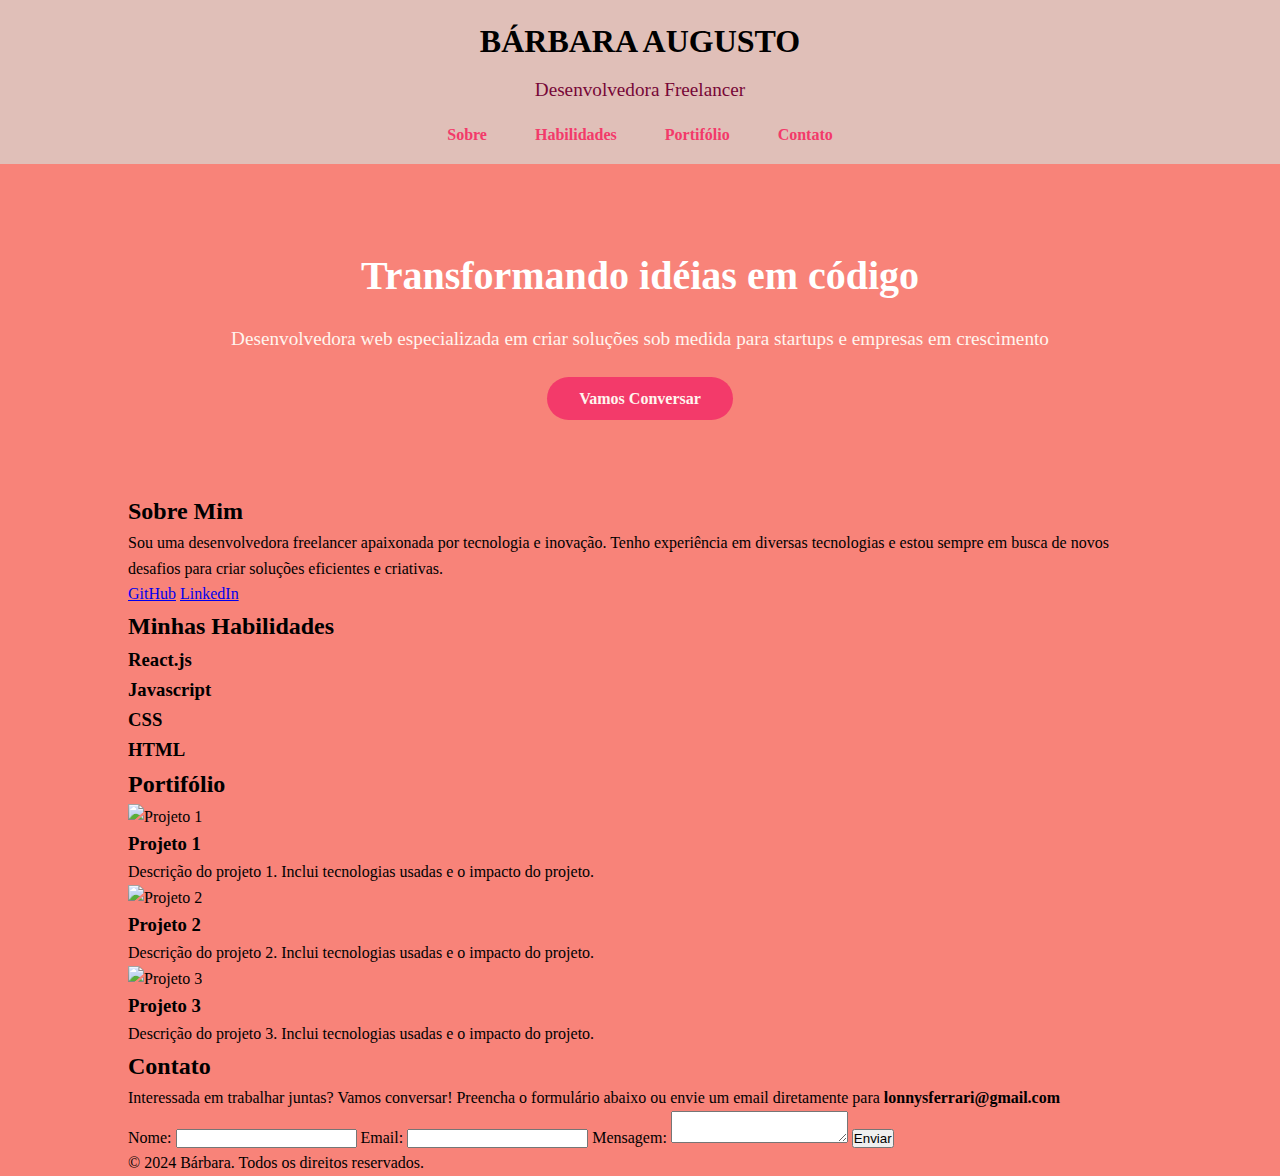
==== index.html @ 651a8e2e "novo" ====
<!DOCTYPE html>
<html lang="pt-BR">
<head>
    <meta charset="UTF-8">
    <meta name="viewport" content="width=device-width, initial-scale=1.0">
    <title>Desenvolvedora Freelancer</title>
    <style>
        * {
            margin: 0;
            padding: 0;
            box-sizing: border-box;
        }

        body {
            font-family: 'Trebuchet MS';
            line-height: 1.6;
            color:#770737 (252, 238, 238);
            background-color: #F88379;
        }

        /* Enterprise */
        .enterprise {
            width: 80%;
            max-width: 1200px;
            margin: 0 auto;
            color: #770737 (8, 8, 8);
            
        }

        /* Cabeçalho */
        header {
            font-family: 'Trebuchet MS';
            background-color: #E0BFB8;
            color: black;
            padding: 1rem 0;
        }

        header .logo {
            text-align: center;
        }

        header h1 {
            font-size: 2rem;
            font-weight: 700;
        }

        header p {
            font-size: 1.2rem;
            margin-top: 0.5rem;
            color: #770737 ;
        }

        header nav ul {
            list-style: none;
            display: flex;
            justify-content: center;
            margin-top: 1rem;        
        }

        header nav ul li {
            margin: 0 1.5rem;
        }

        header nav ul li a {
            color: #F33A6A;
            text-decoration: none;
            font-weight: 700;
            transition: color 0.3s;
        }

        header nav ul li a:hover {
            color: black;  
        }

        /*SEÇÃO DE INTRODUÇÃO */
        #intro {
            background: url(https://img.freepik.com/premium-photo/neonlit-workspace-with-multiple-computer-monitors-displaying-code-perfect-illustrating-cybersecu_715671-34520.jpg) no-repeat center center/cover;
            color: #FFF5EE;
            padding: 5rem 0;
            text-align: center;
        }

        #intro h2 {
            font-size: 2.5rem;
            margin-bottom: 1rem;
            color: 	white;

        }

        #intro p {
            font-size: 1.2rem;
            margin-bottom: 2rem;
        }

        #intro .btn {
            background-color: #F33A6A;
            color: #FFF5EE;
            padding: 0.8rem 2rem;
            text-decoration: none;
            font-weight: 700;
            border-radius: 50px;
            transition: background-color 0.3s;

        }
        
        #intro .btn:hover {
            background-color: #FA8072;
        }

    </style>
</head>
<body>
    <!--CABEÇALHO-->
    <header>
    <div class="enterprise">
        <div class="logo">
            <h1>BÁRBARA AUGUSTO</h1>
            <p>Desenvolvedora Freelancer</p>            
        </div>
        <nav>
            <ul>
                <li><a href="#sobre">Sobre</a></li>
                <li><a href="#skills">Habilidades</a></li>
                <li><a href="#portifólio">Portifólio</a></li>
                <li><a href="#contato">Contato</a></li>
            </ul>
        </nav>
    </div>
</header>

    <!--SEÇÃO DE INTRODUÇÃO-->
    <section id="intro">
        <div class="enterprise">
            <h2>Transformando idéias em código</h2>
            <p>Desenvolvedora web especializada em criar soluções sob medida para startups 
            e empresas em crescimento</p>
            <a href="#contato" class="btn">Vamos Conversar</a>
        </div>
    </section>

    <!--SEÇÃO SOBRE-->
    <section id="sobre">
        <div class="enterprise">
            <h2>Sobre Mim</h2>
            <p>Sou uma desenvolvedora freelancer apaixonada por tecnologia e inovação. 
                Tenho experiência em diversas tecnologias e estou sempre em busca de novos 
                desafios para criar soluções eficientes e criativas.</p>
                <div class="social-links">
                    <a href="https://github.com/b-thaissa">GitHub</a>
                    <a href="https://br.linkedin.com/?src=go-pa&trk=sem-ga_campid.12619604099_asid.149519181115_crid.657343811713_kw.linkedin_d.c_tid.kwd-148086543_n.g_mt.e_geo.9198390&mcid=6821526239111716925&cid=&gad_source=1&gclid=Cj0KCQjwiuC2BhDSARIsALOVfBJftEXgwwf-csUbudoxQjP26gNac8AcpaeAybXb1gxpPZnVeHqiw90aAvtnEALw_wcB&gclsrc=aw.ds">LinkedIn</a>
                </div>
        </div>
    </section>

    <!--SEÇÃO HABILIDADES-->
    <section id="skills">
        <div class="enterprise">
        <h2>Minhas Habilidades</h2>
        <div class="skills-list">
            <div class="skill">
                <h3>React.js</h3>
                <div class="progress">
                    <div class="progress-bar" style="width: 5;"></div>
                </div>
            </div>
            <div class="skill">
                <h3>Javascript</h3>
                <div class="progress">
                    <div class="progress-bar" style="width: 20;"></div>
                </div>
            </div>
            <div class="skill">
                <h3>CSS</h3>
                <div class="progress">
                    <div class="progress-bar" style="width:  80;"></div>
                </div>
            </div>
            <div class="skill">
                <h3>HTML</h3>
                <div class="progress">
                    <div class="progress-bar" style="width: 95;"></div>
                </div>
            </div>
        
        </div>
        </div>
    </section>

    <!-- SEÇÃO PORTIFÓLIO-->
     <section id="Portifólio">
        <div class="enterprise">
            <h2>Portifólio</h2>
            <div class="projects">
             <div class="project">
                <img src="https://img.freepik.com/free-vector/user-research-concept-illustration_114360-21730.jpg" 
                alt="Projeto 1">
                <h3>Projeto 1</h3>
                <p>Descrição do projeto 1. Inclui tecnologias usadas e o impacto do projeto.</p>
             </div>
             <div class="project">
                <img src="https://img.freepik.com/free-vector/computer-login-illustration-concept_114360-23362.jpg" 
                alt="Projeto 2">
                <h3>Projeto 2</h3>
                <p>Descrição do projeto 2. Inclui tecnologias usadas e o impacto do projeto.</p>
             </div>
             <div class="project">
                <img src="https://img.freepik.com/free-vector/website-designer-concept-illustration_114360-25459.jpg" 
                alt="Projeto 3">
                <h3>Projeto 3</h3>
                <p>Descrição do projeto 3. Inclui tecnologias usadas e o impacto do projeto.</p>
             </div>   
            </div>
        </div>
     </section>

    <!-- SEÇÃO DE CONTATO-->
     <section id="contato">
        <div class="enterprise">
            <h2>Contato</h2>
            <p>Interessada em trabalhar juntas? Vamos conversar! Preencha o formulário abaixo ou envie um email
                diretamente para <strong>lonnysferrari@gmail.com</strong></p>
            <form action="#" method="post">
                <label for="nome">Nome:</label>
                <input type="text" id="nome" name="nome" required>
                <label for="email">Email:</label>
                <input type="email" id="email" name="email" required>
                <label for="mensagem">Mensagem:</label>
                <textarea type="mensagem" name="mensagem" required></textarea>
                <button type="submit">Enviar</button>
            
            </form>
        </div> 
     </section>

    <!--RODAPÉ-->
    <footer>
        <div class="enterprise">
            <p>&copy; 2024 Bárbara. Todos os direitos reservados.</p>
        </div>
    </footer>
</body>
 

</html>
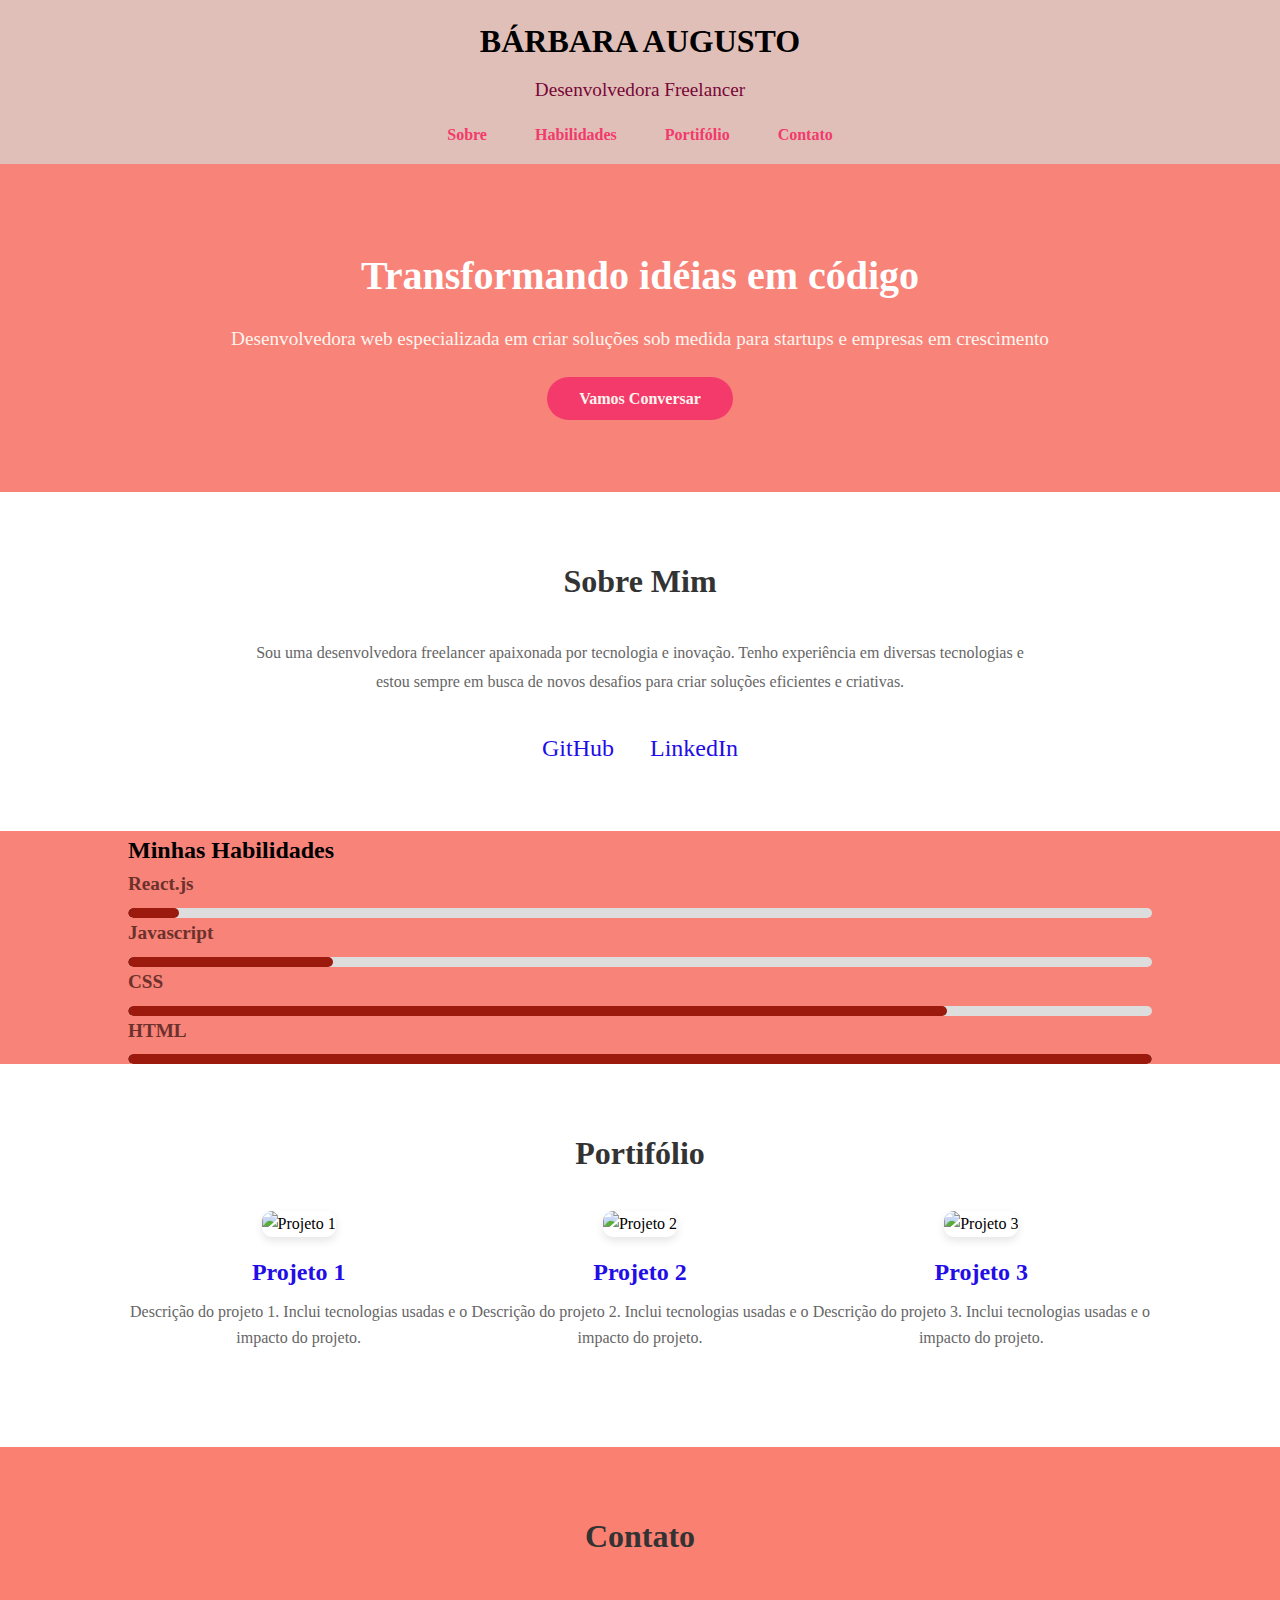
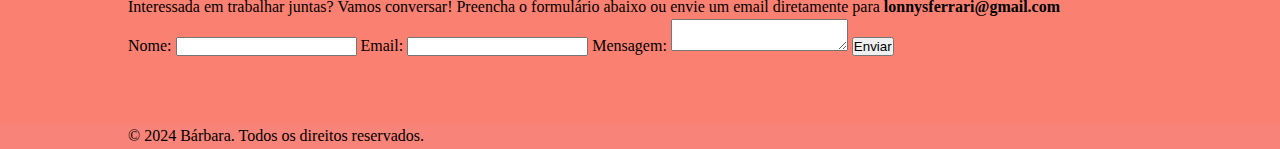
==== commit dbba3c65: "OK" ====
--- a/index.html
+++ b/index.html
@@ -1,5 +1,6 @@
 <!DOCTYPE html>
 <html lang="pt-BR">
+
 <head>
     <meta charset="UTF-8">
     <meta name="viewport" content="width=device-width, initial-scale=1.0">
@@ -14,7 +15,7 @@
         body {
             font-family: 'Trebuchet MS';
             line-height: 1.6;
-            color:#770737 (252, 238, 238);
+            color: #770737 (252, 238, 238);
             background-color: #F88379;
         }
 
@@ -24,7 +25,7 @@
             max-width: 1200px;
             margin: 0 auto;
             color: #770737 (8, 8, 8);
-            
+
         }
 
         /* Cabeçalho */
@@ -47,14 +48,14 @@
         header p {
             font-size: 1.2rem;
             margin-top: 0.5rem;
-            color: #770737 ;
+            color: #770737;
         }
 
         header nav ul {
             list-style: none;
             display: flex;
             justify-content: center;
-            margin-top: 1rem;        
+            margin-top: 1rem;
         }
 
         header nav ul li {
@@ -69,7 +70,7 @@
         }
 
         header nav ul li a:hover {
-            color: black;  
+            color: black;
         }
 
         /*SEÇÃO DE INTRODUÇÃO */
@@ -83,7 +84,7 @@
         #intro h2 {
             font-size: 2.5rem;
             margin-bottom: 1rem;
-            color: 	white;
+            color: white;
 
         }
 
@@ -102,38 +103,158 @@
             transition: background-color 0.3s;
 
         }
-        
+
         #intro .btn:hover {
             background-color: #FA8072;
         }
 
+        /* SEÇÃO SOBRE */
+        #sobre {
+            padding: 4rem 0;
+            background-color: #fff;
+        }
+
+        #sobre h2 {
+            text-align: center;
+            margin-bottom: 2rem;
+            font-size: 2rem;
+            color: #333;
+        }
+
+        #sobre p {
+            text-align: center;
+            max-width: 800px;
+            margin: 0 auto;
+            line-height: 1.8;
+            color: #666;
+        }
+
+        #sobre .social-links {
+            text-align: center;
+            margin-top: 2rem;
+        }
+
+        #sobre .social-links a {
+            color: #230de6;
+            margin: 0 1rem;
+            font-size: 1.5rem;
+            text-decoration: none;
+            transition: color 0.3s;
+        }
+
+        #sobre .social-links a:hover {
+            color: #e0584d;
+        }
+
+        /* SEÇÃO HABILIDADES */
+        .skill h3 {
+            font-size: 1.2rem;
+            margin-bottom: 0.5rem;
+            color: #6d312c;
+        }
+
+        .progress {
+            background-color: #dddddd;
+            border-radius: 20px;
+            overflow: hidden;
+            height: 10px;
+        }
+
+        .progress-bar {
+            background-color: #9c190d;
+            height: 100%;
+            border-radius: 20px;
+        }
+
+        /* SEÇÃO PORTFOLIO */
+        #portfolio {
+            padding: 4rem 0;
+            background-color: #fff;
+        }
+
+        #portfolio h2 {
+            text-align: center;
+            margin-bottom: 2rem;
+            font-size: 2rem;
+            color: #333;
+        }
+
+        .projects {
+            display: flex;
+            flex-wrap: wrap;
+            justify-content: space-around;
+        }
+
+        .project {
+            flex: 1 1 30%;
+            margin-bottom: 2rem;
+            text-align: center;
+        }
+
+        .project img {
+            max-width: 80%;
+            max-height: 80%;
+            border-radius: 10px;
+            box-shadow: 0 4px 8px rgba(0, 0, 0, 0.1);
+            transition: transform 0.3s ease;
+        }
+
+        .project img:hover {
+            transform: scale(1.05);
+        }
+
+        .project h3 {
+            margin-top: 1rem;
+            font-size: 1.5rem;
+            color: #230de6;
+        }
+
+        .project p {
+            margin-top: 0.5rem;
+            color: #666;
+        }
+
+        /* SEÇÃO DE CONTATO */
+        #contato {
+            padding: 4rem 0;
+            background-color: #FA8072;
+        }
+
+        #contato h2 {
+            text-align: center;
+            margin-bottom: 2rem;
+            font-size: 2rem;
+            color: #333;
+        }
+        
     </style>
 </head>
+
 <body>
     <!--CABEÇALHO-->
     <header>
-    <div class="enterprise">
-        <div class="logo">
-            <h1>BÁRBARA AUGUSTO</h1>
-            <p>Desenvolvedora Freelancer</p>            
-        </div>
-        <nav>
-            <ul>
-                <li><a href="#sobre">Sobre</a></li>
-                <li><a href="#skills">Habilidades</a></li>
-                <li><a href="#portifólio">Portifólio</a></li>
-                <li><a href="#contato">Contato</a></li>
-            </ul>
-        </nav>
-    </div>
-</header>
+        <div class="enterprise">
+            <div class="logo">
+                <h1>BÁRBARA AUGUSTO</h1>
+                <p>Desenvolvedora Freelancer</p>
+            </div>
+            <nav>
+                <ul>
+                    <li><a href="#sobre">Sobre</a></li>
+                    <li><a href="#skills">Habilidades</a></li>
+                    <li><a href="#portifólio">Portifólio</a></li>
+                    <li><a href="#contato">Contato</a></li>
+                </ul>
+            </nav>
+        </div>
+    </header>
 
     <!--SEÇÃO DE INTRODUÇÃO-->
     <section id="intro">
         <div class="enterprise">
             <h2>Transformando idéias em código</h2>
-            <p>Desenvolvedora web especializada em criar soluções sob medida para startups 
-            e empresas em crescimento</p>
+            <p>Desenvolvedora web especializada em criar soluções sob medida para startups
+                e empresas em crescimento</p>
             <a href="#contato" class="btn">Vamos Conversar</a>
         </div>
     </section>
@@ -142,79 +263,80 @@
     <section id="sobre">
         <div class="enterprise">
             <h2>Sobre Mim</h2>
-            <p>Sou uma desenvolvedora freelancer apaixonada por tecnologia e inovação. 
-                Tenho experiência em diversas tecnologias e estou sempre em busca de novos 
+            <p>Sou uma desenvolvedora freelancer apaixonada por tecnologia e inovação.
+                Tenho experiência em diversas tecnologias e estou sempre em busca de novos
                 desafios para criar soluções eficientes e criativas.</p>
-                <div class="social-links">
-                    <a href="https://github.com/b-thaissa">GitHub</a>
-                    <a href="https://br.linkedin.com/?src=go-pa&trk=sem-ga_campid.12619604099_asid.149519181115_crid.657343811713_kw.linkedin_d.c_tid.kwd-148086543_n.g_mt.e_geo.9198390&mcid=6821526239111716925&cid=&gad_source=1&gclid=Cj0KCQjwiuC2BhDSARIsALOVfBJftEXgwwf-csUbudoxQjP26gNac8AcpaeAybXb1gxpPZnVeHqiw90aAvtnEALw_wcB&gclsrc=aw.ds">LinkedIn</a>
-                </div>
+            <div class="social-links">
+                <a href="https://github.com/b-thaissa">GitHub</a>
+                <a
+                    href="https://br.linkedin.com/?src=go-pa&trk=sem-ga_campid.12619604099_asid.149519181115_crid.657343811713_kw.linkedin_d.c_tid.kwd-148086543_n.g_mt.e_geo.9198390&mcid=6821526239111716925&cid=&gad_source=1&gclid=Cj0KCQjwiuC2BhDSARIsALOVfBJftEXgwwf-csUbudoxQjP26gNac8AcpaeAybXb1gxpPZnVeHqiw90aAvtnEALw_wcB&gclsrc=aw.ds">LinkedIn</a>
+            </div>
         </div>
     </section>
 
     <!--SEÇÃO HABILIDADES-->
     <section id="skills">
         <div class="enterprise">
-        <h2>Minhas Habilidades</h2>
-        <div class="skills-list">
-            <div class="skill">
-                <h3>React.js</h3>
-                <div class="progress">
-                    <div class="progress-bar" style="width: 5;"></div>
-                </div>
+            <h2>Minhas Habilidades</h2>
+            <div class="skills-list">
+                <div class="skill">
+                    <h3>React.js</h3>
+                    <div class="progress">
+                        <div class="progress-bar" style="width: 5%"></div>
+                    </div>
+                </div>
+                <div class="skill">
+                    <h3>Javascript</h3>
+                    <div class="progress">
+                        <div class="progress-bar" style="width: 20%"></div>
+                    </div>
+                </div>
+                <div class="skill">
+                    <h3>CSS</h3>
+                    <div class="progress">
+                        <div class="progress-bar" style="width:  80%"></div>
+                    </div>
+                </div>
+                <div class="skill">
+                    <h3>HTML</h3>
+                    <div class="progress">
+                        <div class="progress-bar" style="width: 95;"></div>
+                    </div>
+                </div>
+
             </div>
-            <div class="skill">
-                <h3>Javascript</h3>
-                <div class="progress">
-                    <div class="progress-bar" style="width: 20;"></div>
-                </div>
-            </div>
-            <div class="skill">
-                <h3>CSS</h3>
-                <div class="progress">
-                    <div class="progress-bar" style="width:  80;"></div>
-                </div>
-            </div>
-            <div class="skill">
-                <h3>HTML</h3>
-                <div class="progress">
-                    <div class="progress-bar" style="width: 95;"></div>
-                </div>
-            </div>
-        
-        </div>
         </div>
     </section>
 
     <!-- SEÇÃO PORTIFÓLIO-->
-     <section id="Portifólio">
+    <section id="portfolio">
         <div class="enterprise">
             <h2>Portifólio</h2>
             <div class="projects">
-             <div class="project">
-                <img src="https://img.freepik.com/free-vector/user-research-concept-illustration_114360-21730.jpg" 
-                alt="Projeto 1">
-                <h3>Projeto 1</h3>
-                <p>Descrição do projeto 1. Inclui tecnologias usadas e o impacto do projeto.</p>
-             </div>
-             <div class="project">
-                <img src="https://img.freepik.com/free-vector/computer-login-illustration-concept_114360-23362.jpg" 
-                alt="Projeto 2">
-                <h3>Projeto 2</h3>
-                <p>Descrição do projeto 2. Inclui tecnologias usadas e o impacto do projeto.</p>
-             </div>
-             <div class="project">
-                <img src="https://img.freepik.com/free-vector/website-designer-concept-illustration_114360-25459.jpg" 
-                alt="Projeto 3">
-                <h3>Projeto 3</h3>
-                <p>Descrição do projeto 3. Inclui tecnologias usadas e o impacto do projeto.</p>
-             </div>   
+                <div class="project">
+                    <img src="https://img.freepik.com/free-vector/user-research-concept-illustration_114360-21730.jpg"
+                        alt="Projeto 1">
+                    <h3>Projeto 1</h3>
+                    <p>Descrição do projeto 1. Inclui tecnologias usadas e o impacto do projeto.</p>
+                </div>
+                <div class="project">
+                    <img src="https://img.freepik.com/free-vector/computer-login-illustration-concept_114360-23362.jpg"
+                        alt="Projeto 2">
+                    <h3>Projeto 2</h3>
+                    <p>Descrição do projeto 2. Inclui tecnologias usadas e o impacto do projeto.</p>
+                </div>
+                <div class="project">
+                    <img src="https://img.freepik.com/free-vector/website-designer-concept-illustration_114360-25459.jpg"
+                        alt="Projeto 3">
+                    <h3>Projeto 3</h3>
+                    <p>Descrição do projeto 3. Inclui tecnologias usadas e o impacto do projeto.</p>
+                </div>
             </div>
         </div>
-     </section>
+    </section>
 
     <!-- SEÇÃO DE CONTATO-->
-     <section id="contato">
+    <section id="contato">
         <div class="enterprise">
             <h2>Contato</h2>
             <p>Interessada em trabalhar juntas? Vamos conversar! Preencha o formulário abaixo ou envie um email
@@ -227,10 +349,10 @@
                 <label for="mensagem">Mensagem:</label>
                 <textarea type="mensagem" name="mensagem" required></textarea>
                 <button type="submit">Enviar</button>
-            
+
             </form>
-        </div> 
-     </section>
+        </div>
+    </section>
 
     <!--RODAPÉ-->
     <footer>
@@ -239,6 +361,6 @@
         </div>
     </footer>
 </body>
- 
+
 
 </html>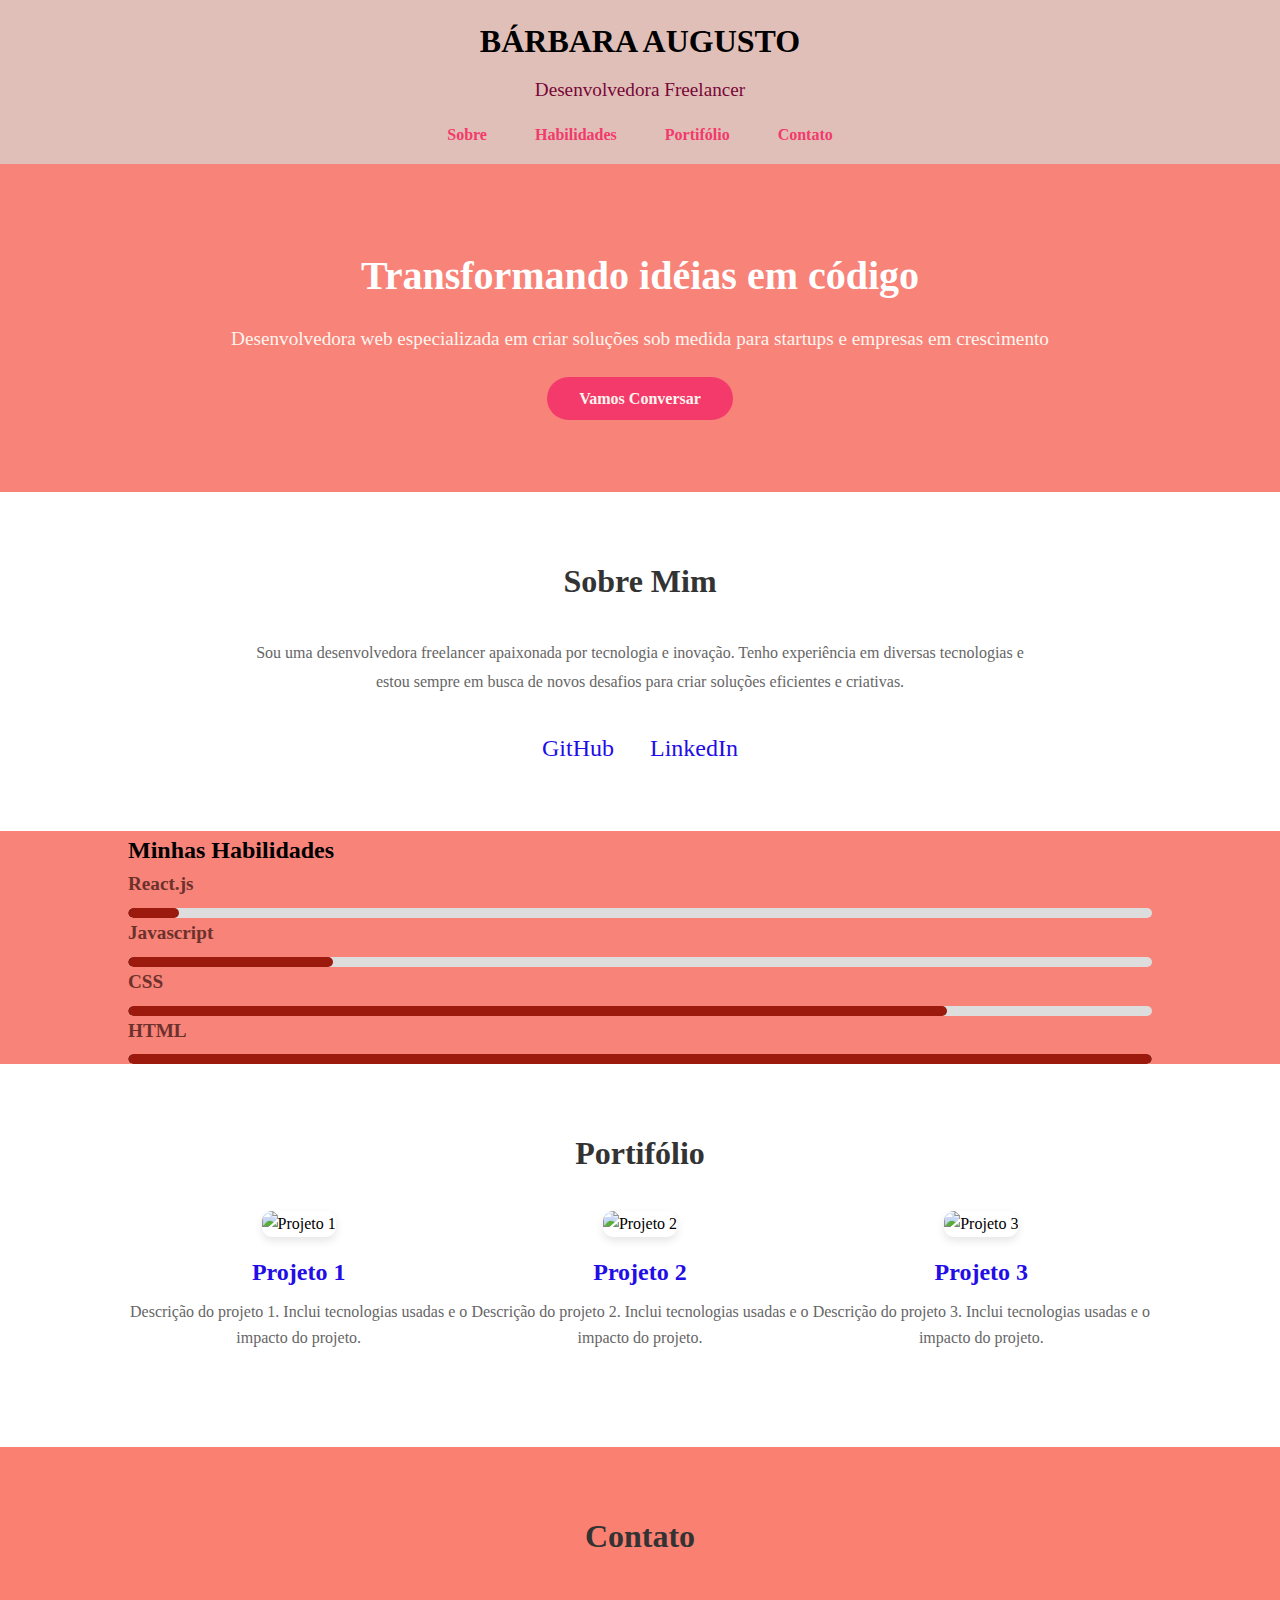
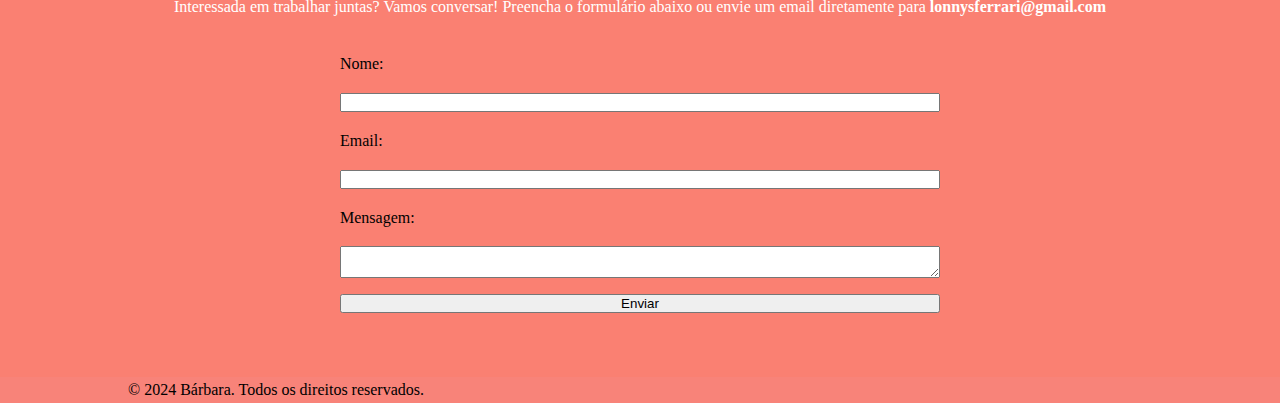
==== commit aee39d22: "ok" ====
--- a/index.html
+++ b/index.html
@@ -225,6 +225,20 @@
             margin-bottom: 2rem;
             font-size: 2rem;
             color: #333;
+        }
+
+        #contato p {
+            text-align: center;
+            margin-bottom: 2rem;
+            color: #ffffff;
+        }
+
+        form {
+            max-width: 600px;
+            margin: 0 auto;
+            display: flex;
+            flex-direction: column;
+            gap: 1rem;
         }
         
     </style>
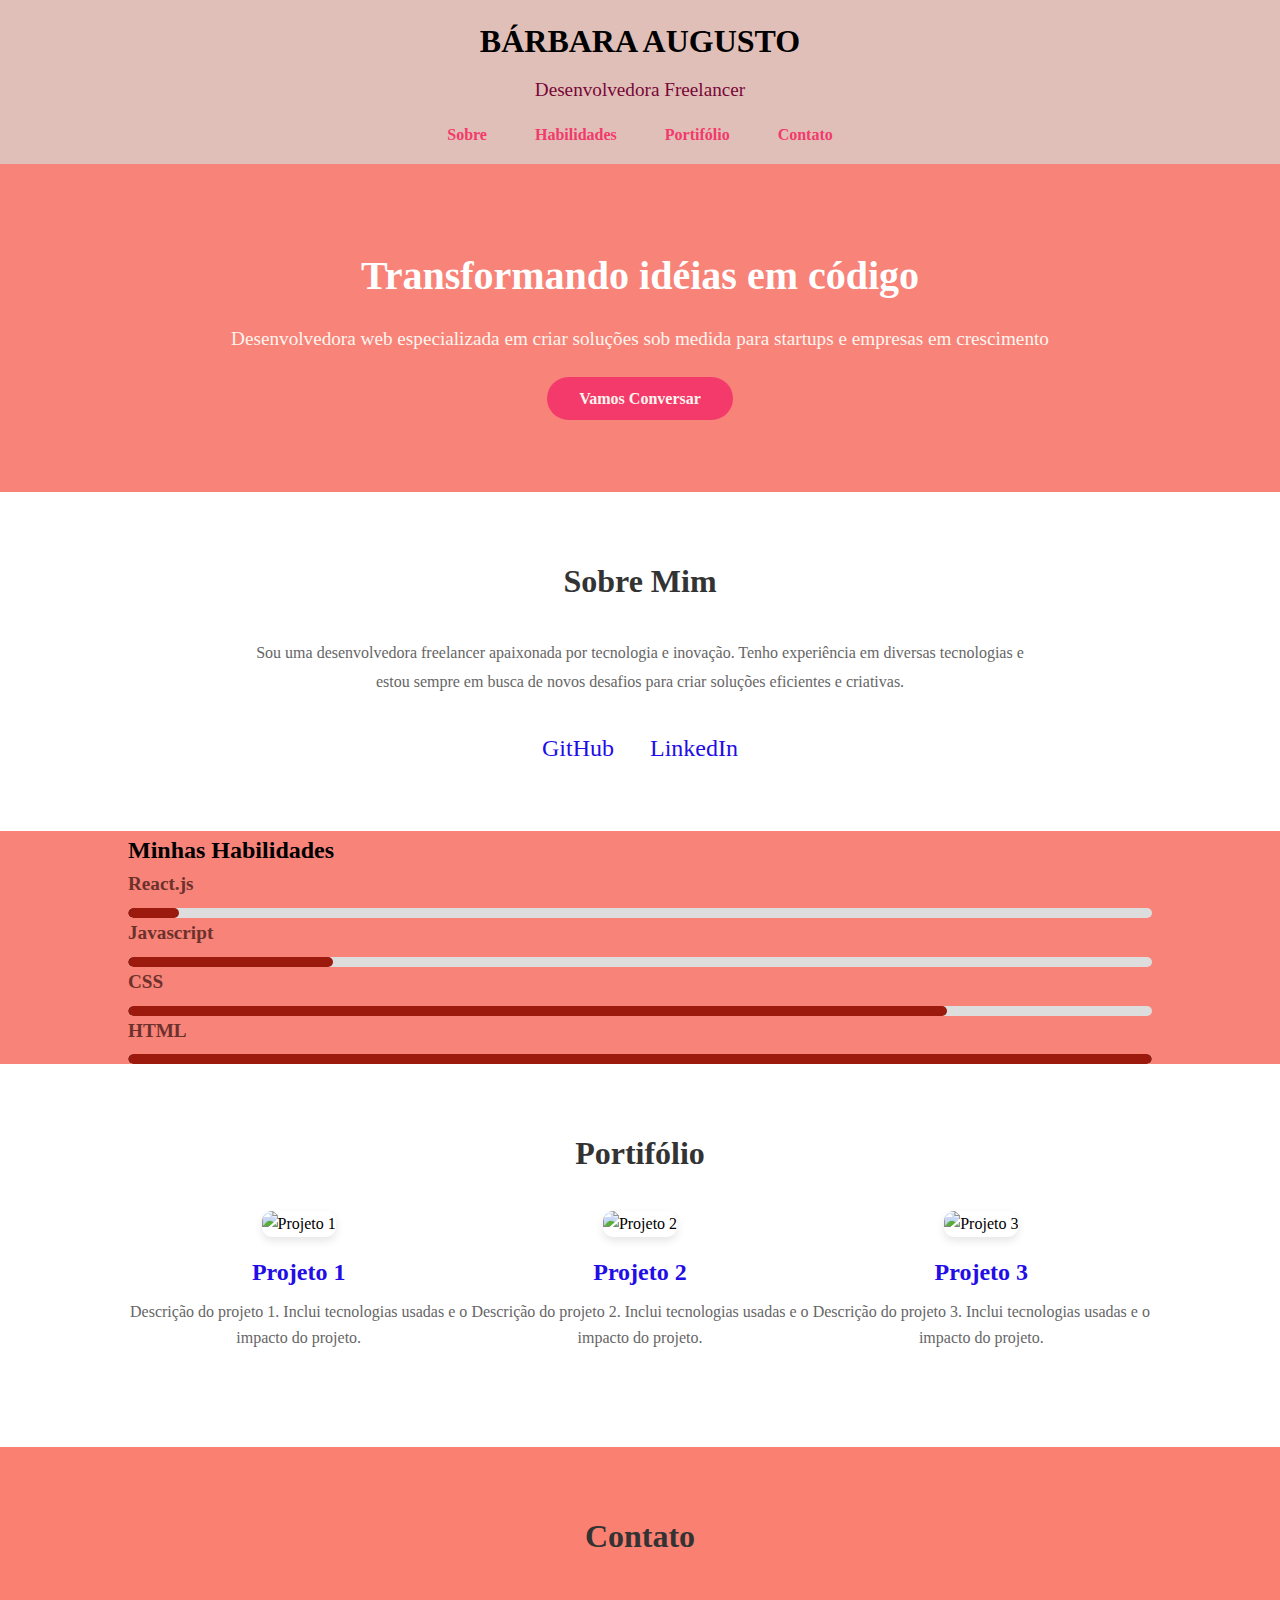
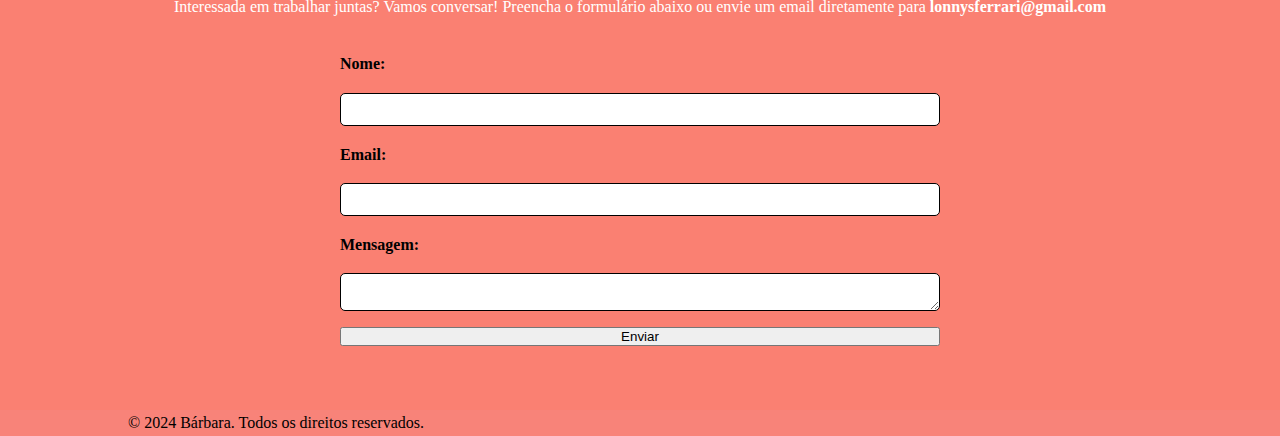
==== commit 28d33d79: "ok" ====
--- a/index.html
+++ b/index.html
@@ -240,7 +240,22 @@
             flex-direction: column;
             gap: 1rem;
         }
-        
+
+        form label {
+            font-weight: bold;
+            color: #000000;
+        }
+
+        form input, form textarea {
+            padding: 0.8rem;
+            border: 1px solid #000000;
+            border-radius: 5px;
+            font-size: 0.3rem;
+            width: 100%;
+            box-sizing: border-box;
+        }
+
+
     </style>
 </head>
 
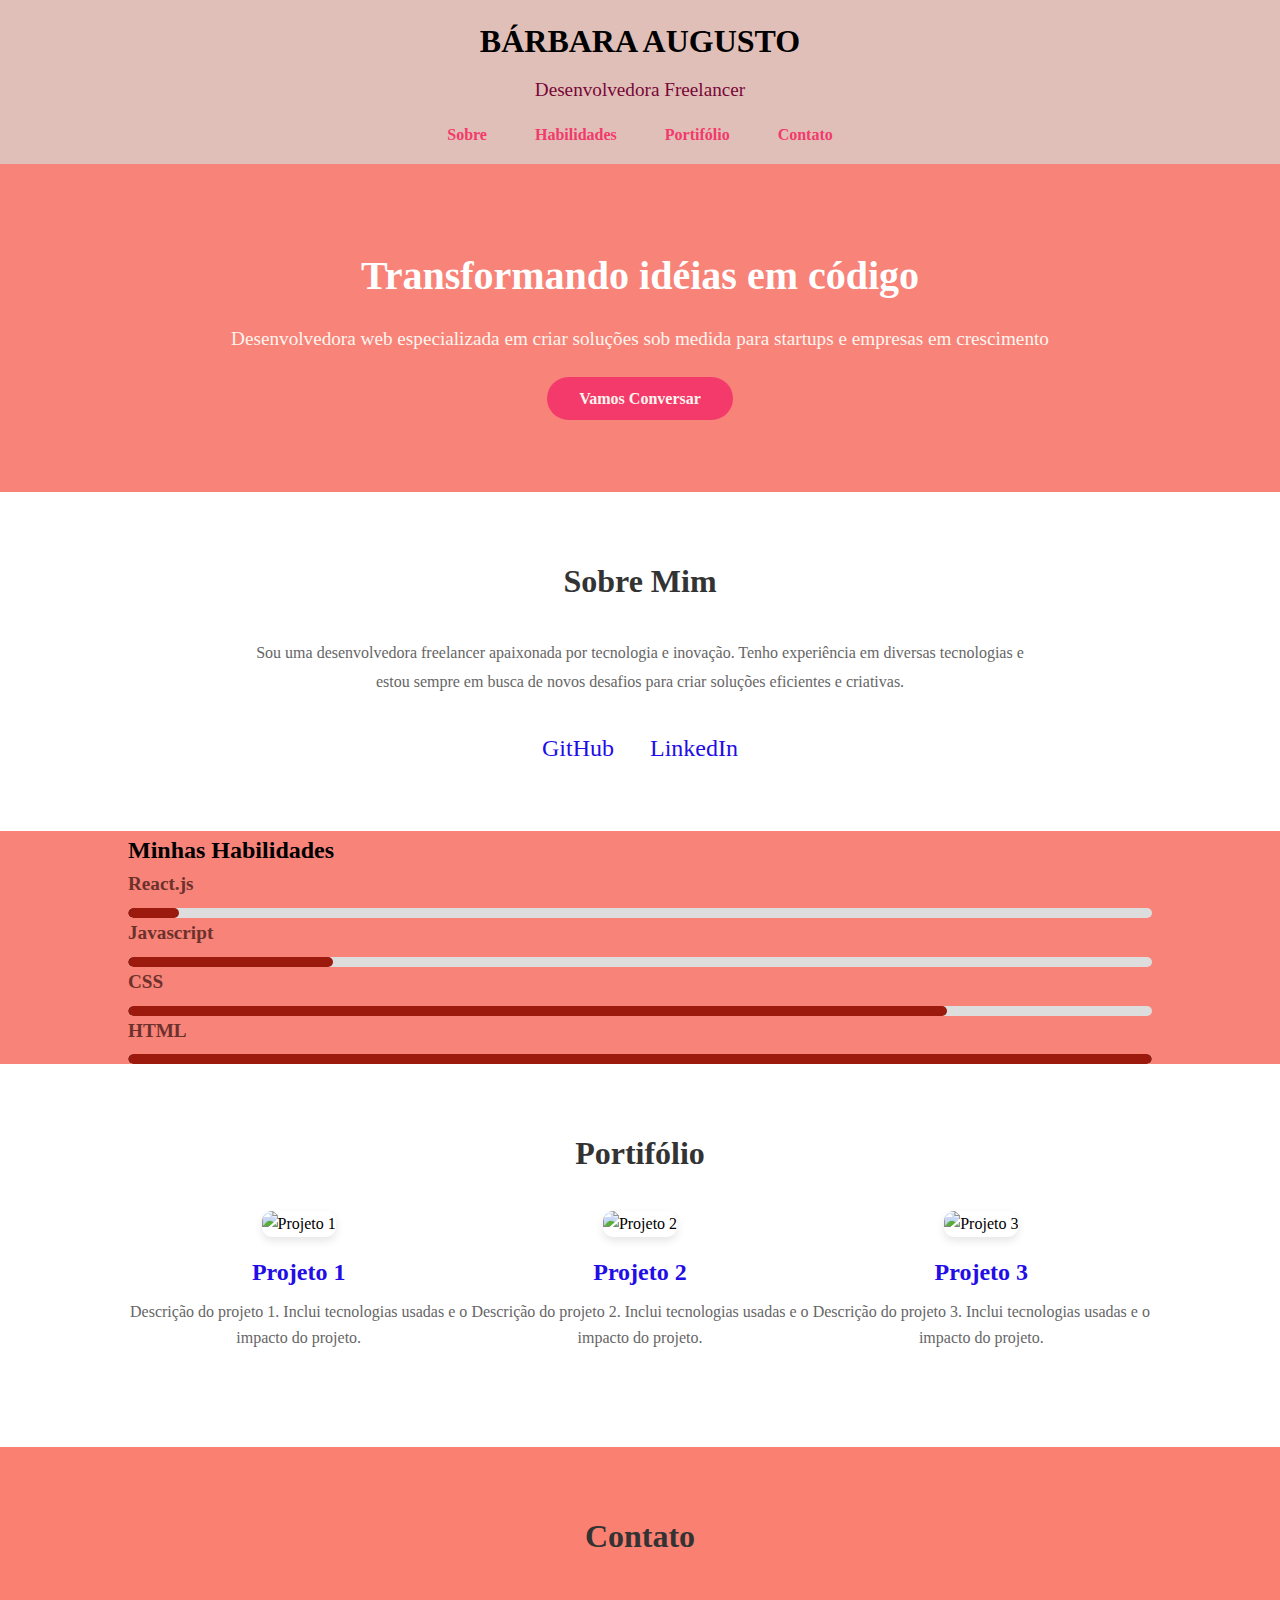
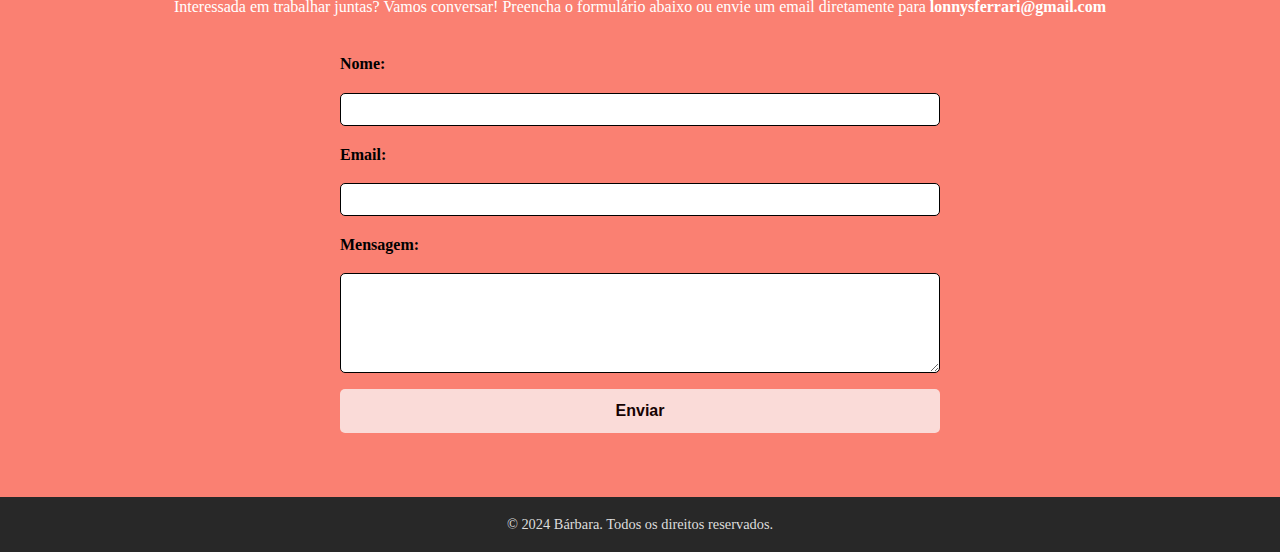
==== commit fd99f131: "NOVO" ====
--- a/index.html
+++ b/index.html
@@ -246,13 +246,49 @@
             color: #000000;
         }
 
-        form input, form textarea {
+        form input,
+        form textarea {
             padding: 0.8rem;
             border: 1px solid #000000;
             border-radius: 5px;
             font-size: 0.3rem;
             width: 100%;
             box-sizing: border-box;
+        }
+
+        form textarea {
+            resize: vertical;
+            height: 100px;
+        }
+
+        form button {
+            background-color: #fadbd8;
+            color: #150202;
+            padding: 0.8rem;
+            font-size: 1rem;
+            font-weight: bold;
+            border: none;
+            border-radius: 5px;
+            cursor: pointer;
+            transition: background-color 0.3s;
+        }
+
+        form button:hover {
+            background-color: #e0584d;
+        }
+
+        /* RODAPÉ */
+        footer {
+            background-color: #282828;
+            color: #fff;
+            text-align: center;
+            padding: 1rem 0;
+        }
+
+        footer p {
+            margin: 0;
+            font-size: 0.9rem;
+            color: #ddd;
         }
 
 
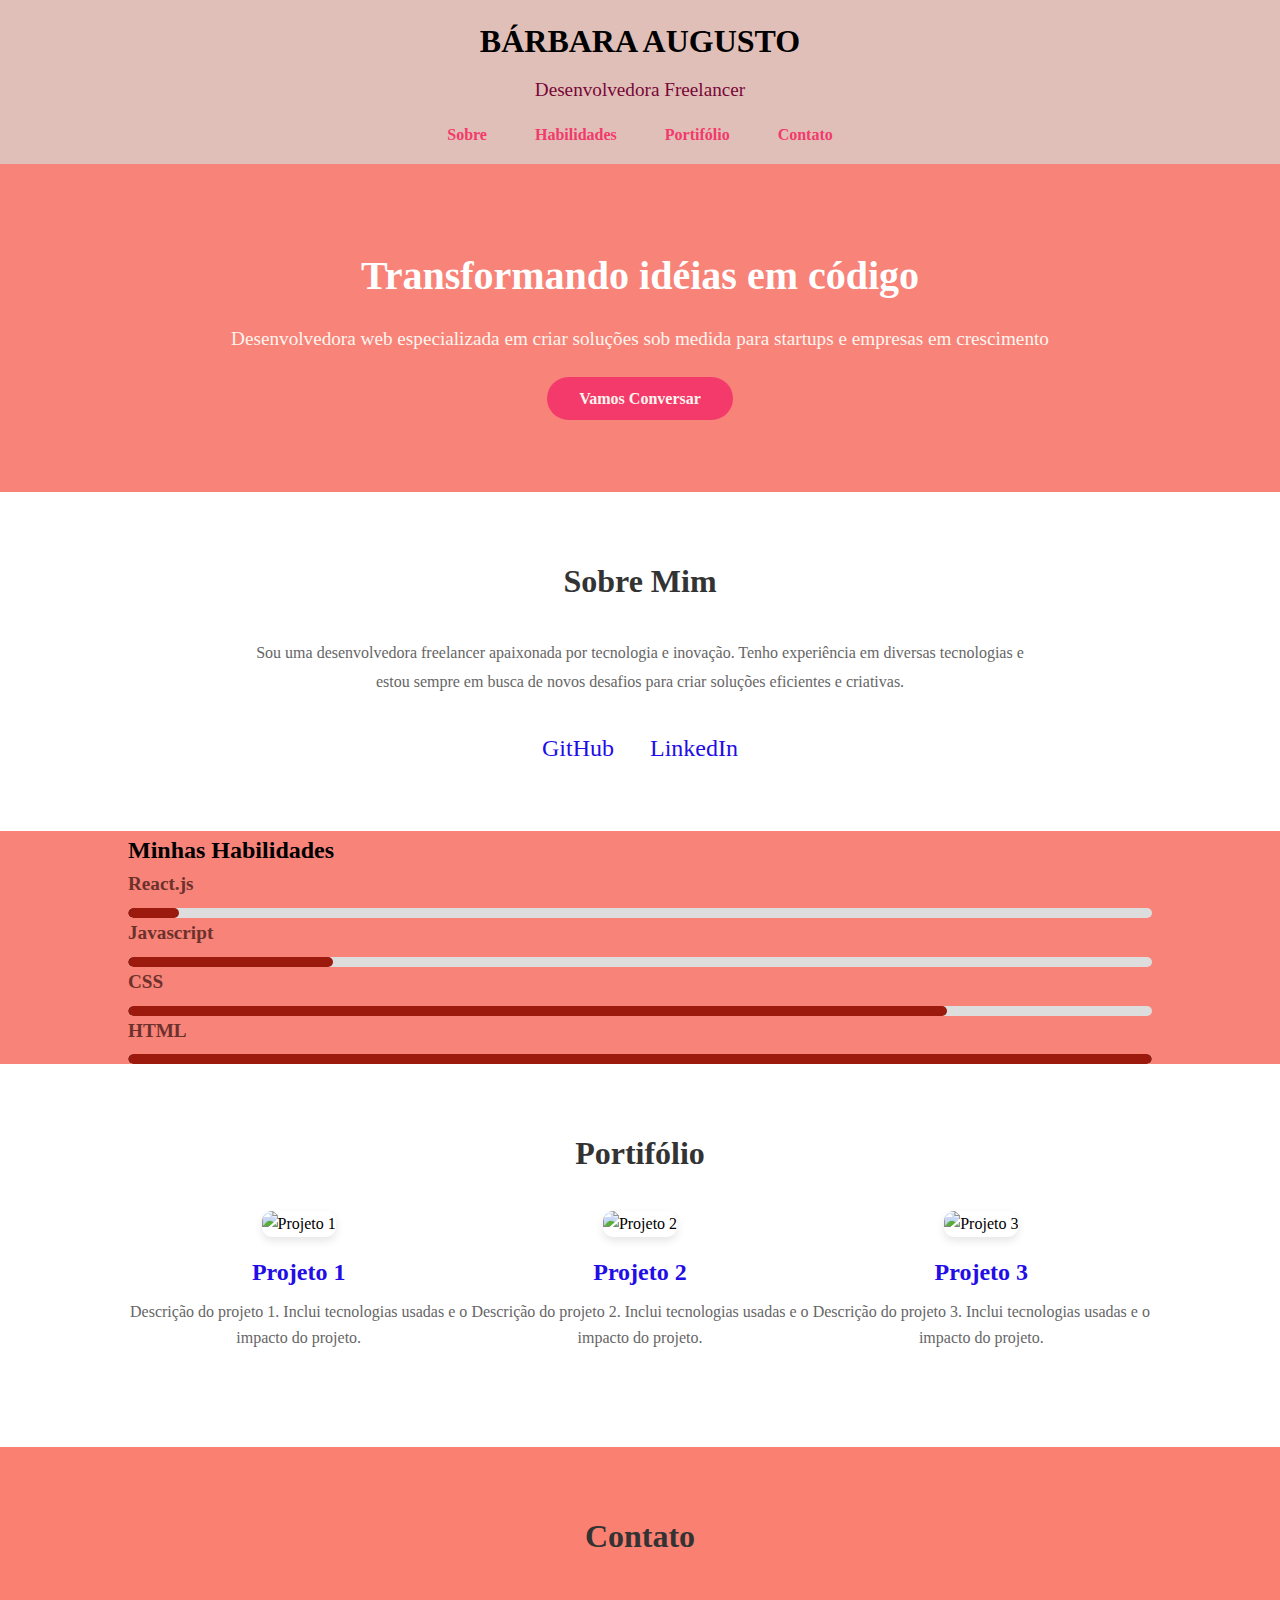
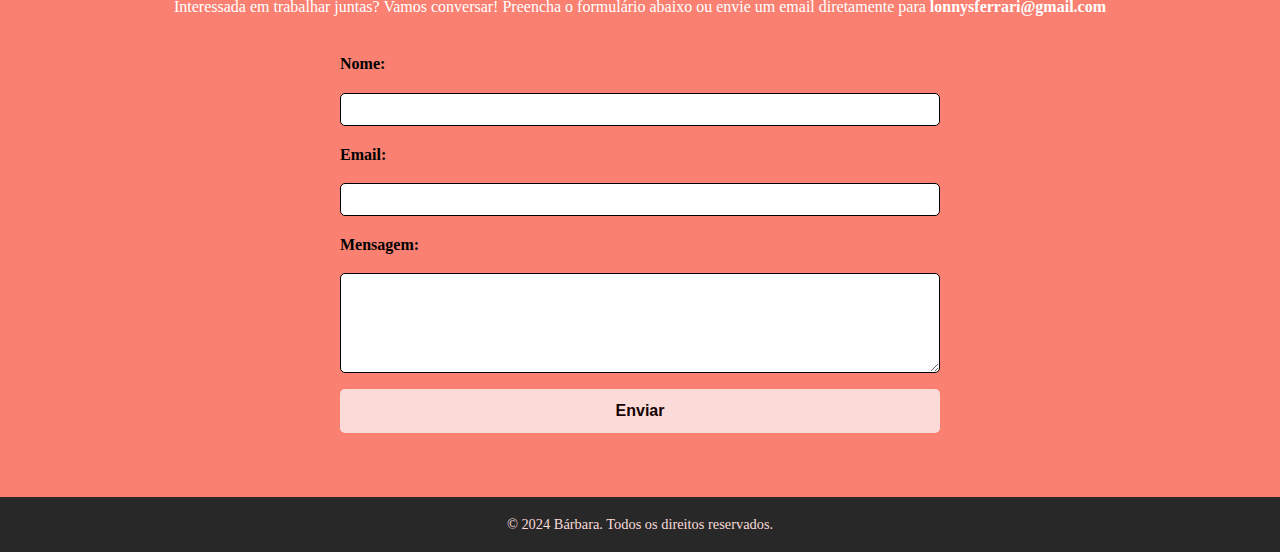
==== commit 405e7641: "novo" ====
--- a/index.html
+++ b/index.html
@@ -288,7 +288,7 @@
         footer p {
             margin: 0;
             font-size: 0.9rem;
-            color: #ddd;
+            color: #fadbd8;
         }
 
 
